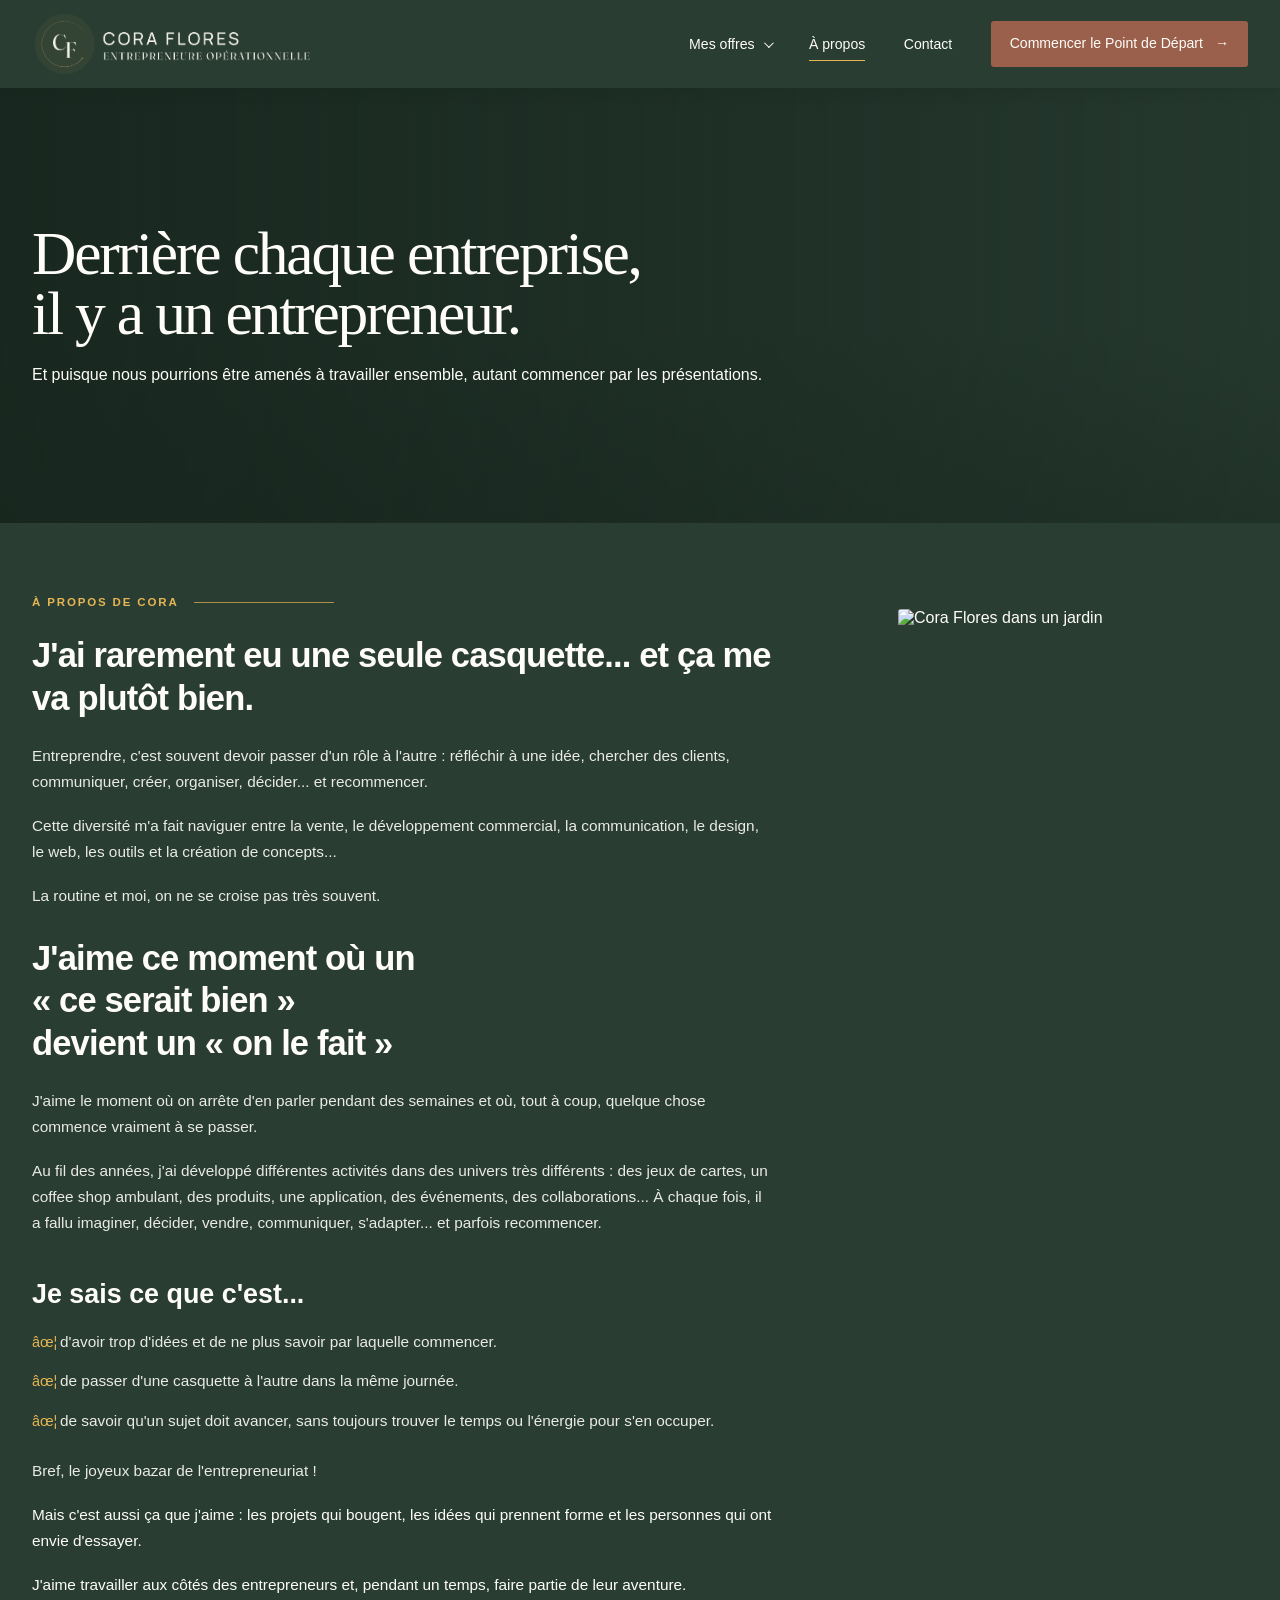
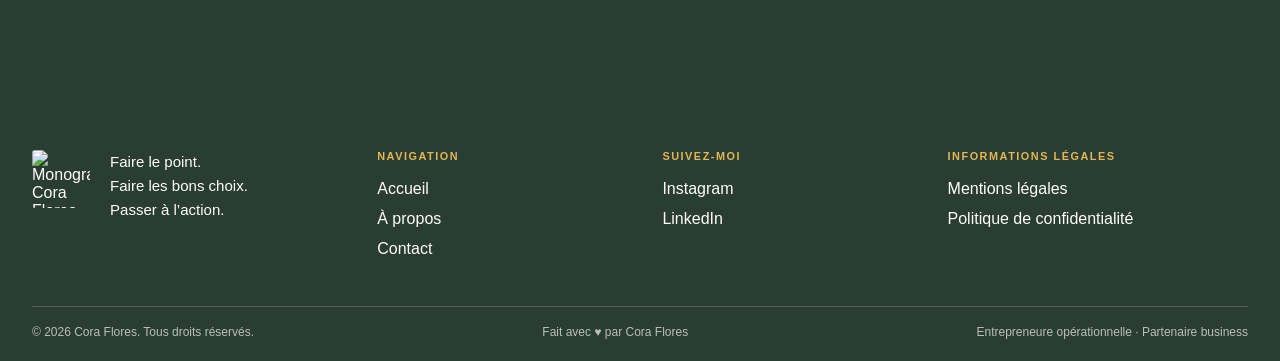
==== apropos/index.html @ 76965db5 "Update index.html" ====
<!doctype html>
<html lang="fr">
  <head>
    <meta charset="utf-8" />
    <meta name="viewport" content="width=device-width, initial-scale=1" />
    <meta name="theme-color" content="#293d32" />
    <meta name="description" content="Et puisque nous pourrions être amenés à travailler ensemble, autant commencer par les présentations." />
    <title>À propos — Cora Flores</title>
    <link rel="icon" type="image/png" href="/favicon/LOGO_SIMPLE.png" />
    <link rel="stylesheet" href="/styles.css?v=sticky-nav-social-2026-10-31" />
    <script src="/app.js?v=sticky-nav-offers-2026-10-31" defer></script>
  </head>
  <body>
    <a class="skip-link" href="#contenu">Aller au contenu</a>

    <header class="site-header">
      <div class="site-header__inner page-wrap">
        <a class="brand" href="/" aria-label="Cora Flores, accueil">
          <img src="/assets/images/sign_blanc3.png" alt="Cora Flores — Entrepreneure opérationnelle" />
        </a>

        <button class="menu-toggle" type="button" aria-expanded="false" aria-controls="primary-navigation">
          <span class="menu-toggle__icon" aria-hidden="true"><i></i><i></i><i></i></span>
          <span class="sr-only">Ouvrir le menu</span>
        </button>

        <nav class="primary-navigation" id="primary-navigation" aria-label="Navigation principale">
          <div class="offers-menu">
            <button class="offers-menu__toggle" type="button" aria-expanded="false" aria-controls="offers-menu-list">
              Mes offres <span class="chevron" aria-hidden="true"></span>
            </button>
            <div class="offers-menu__list" id="offers-menu-list" hidden>
              <article class="offers-menu-card offers-menu-card--mission">
                <img src="/assets/mission-ponctuelle11.jpg" alt="" />
                <div class="offers-menu-card__content">
                  <p class="offers-menu-card__eyebrow">Mission ponctuelle</p>
                  <p>Un besoin précis, une action ciblée. Vous savez ce qu'il faut mettre en place&nbsp;? Nous avançons directement sur le sujet.</p>
                  <a class="button button--light" href="/missions/">Voir comment je peux vous aider <span aria-hidden="true">→</span></a>
                </div>
              </article>
              <article class="offers-menu-card offers-menu-card--collaboration">
                <img src="/assets/pointdedepart-fond1.png" alt="" />
                <div class="offers-menu-card__content">
                  <p class="offers-menu-card__eyebrow">Collaboration</p>
                  <p>Prendre du recul, clarifier vos priorités et construire la suite pour faire avancer votre activité.</p>
                  <a class="button button--light" href="/point-de-depart/">Découvrir mon approche <span aria-hidden="true">→</span></a>
                </div>
              </article>
            </div>
          </div>
          <a href="/apropos/" aria-current="page">À propos</a>
          <a href="/contact/">Contact</a>
          <a class="button button--nav" href="/point-de-depart/">Commencer le Point de Départ <span aria-hidden="true">→</span></a>
        </nav>
      </div>
    </header>

    <main id="contenu">
      <section class="hero about-hero" aria-labelledby="about-hero-title">
        <video class="hero__video" autoplay muted loop playsinline preload="metadata" poster="/assets/approche1.png" aria-hidden="true" tabindex="-1">
          <source src="/assets/video-velo.mp4" type="video/mp4" />
        </video>
        <div class="hero__scrim"></div>
        <div class="hero__content page-wrap">
          <h1 id="about-hero-title"><span>Derrière chaque entreprise,</span><span>il y a un entrepreneur.</span></h1>
          <p class="hero__intro">Et puisque nous pourrions être amenés à travailler ensemble, autant commencer par les présentations.</p>
        </div>
      </section>

      <section class="about-story section-pad" aria-labelledby="about-page-title">
        <div class="page-wrap">
          <div class="about-story__opening">
            <div class="about-story__copy">
              <p class="editorial-kicker editorial-kicker--gold">À propos de Cora</p>
              <h2 class="about-story__title" id="about-page-title">J'ai rarement eu une seule casquette... et ça me va plutôt bien.</h2>
              <p>Entreprendre, c'est souvent devoir passer d'un rôle à l'autre : réfléchir à une idée, chercher des clients, communiquer, créer, organiser, décider... et recommencer.</p>
              <p>Cette diversité m'a fait naviguer entre la vente, le développement commercial, la communication, le design, le web, les outils et la création de concepts...</p>
              <p>La routine et moi, on ne se croise pas très souvent.</p>
              <div class="about-story__continuation">
                <h2 class="about-story__title about-story__title--section">
                  <span>J'aime ce moment où un</span>
                  <span>« ce serait bien »</span>
                  <span>devient un « on le fait »</span>
                </h2>
                <p>J'aime le moment où on arrête d'en parler pendant des semaines et où, tout à coup, quelque chose commence vraiment à se passer.</p>
                <p>Au fil des années, j'ai développé différentes activités dans des univers très différents : des jeux de cartes, un coffee shop ambulant, des produits, une application, des événements, des collaborations... À chaque fois, il a fallu imaginer, décider, vendre, communiquer, s'adapter... et parfois recommencer.</p>

                <h3 class="about-story__subheading">Je sais ce que c'est...</h3>
                <ul class="about-story__list">
                  <li>d'avoir trop d'idées et de ne plus savoir par laquelle commencer.</li>
                  <li>de passer d'une casquette à l'autre dans la même journée.</li>
                  <li>de savoir qu'un sujet doit avancer, sans toujours trouver le temps ou l'énergie pour s'en occuper.</li>
                </ul>

                <p>Bref, le joyeux bazar de l'entrepreneuriat !</p>
                <p class="about-story__emphasis">Mais c'est aussi ça que j'aime : les projets qui bougent, les idées qui prennent forme et les personnes qui ont envie d'essayer.</p>
                <p class="about-story__emphasis">J'aime travailler aux côtés des entrepreneurs et, pendant un temps, faire partie de leur aventure.</p>
              </div>
            </div>
            <div class="about-story__visuals">
              <img class="about-story__portrait" src="/assets/reference-home-portrait-cora.jpg" alt="Cora Flores dans un jardin" loading="lazy" />
            </div>
          </div>
        </div>
      </section>
    </main>

    <footer class="site-footer">
      <div class="page-wrap site-footer__main site-footer__main--home">
        <div class="site-footer__brand">
          <img src="/assets/LOGO_SIMPLE.png" alt="Monogramme Cora Flores" loading="lazy" />
          <p>Faire le point.<br />Faire les bons choix.<br />Passer à l’action.</p>
        </div>
        <div class="site-footer__column">
          <h2>Navigation</h2>
          <a href="/">Accueil</a>
          <a href="/apropos/" aria-current="page">À propos</a>
          <a href="/contact/">Contact</a>
        </div>
        <div class="site-footer__column">
          <h2>Suivez-moi</h2>
          <a href="https://www.instagram.com/coraflores.pro/" target="_blank" rel="noopener noreferrer">Instagram</a>
          <a href="https://www.linkedin.com/in/cora-flores" target="_blank" rel="noopener noreferrer">LinkedIn</a>
        </div>
        <div class="site-footer__column">
          <h2>Informations légales</h2>
          <a href="/mentions-legales/">Mentions légales</a>
          <a href="/politique-de-confidentialite/">Politique de confidentialité</a>
        </div>
      </div>
      <div class="page-wrap site-footer__bottom">
        <span>© 2026 Cora Flores. Tous droits réservés.</span>
        <span>Fait avec ♥ par Cora Flores</span>
        <span>Entrepreneure opérationnelle · Partenaire business</span>
      </div>
    </footer>
  </body>
</html>
---- styles.css ----
:root {
  font-size: 16px;
  color-scheme: light;
  --green: #293d32;
  --green-soft: #293d32;
  --cream: #f7f4ee;
  --paper: #fffdf9;
  --gold: #e5b653;
  --rust: #9a604b;
  --ink: #263a30;
  --muted: #69746b;
  --line: rgba(41, 61, 50, 0.22);
  --serif: "Cormorant Garamond", Georgia, "Times New Roman", serif;
  --sans: "Euclid Circular A", "Avenir Next", "Helvetica Neue", Arial, sans-serif;
  --content: 1460px;
  font-family: var(--sans);
  color: var(--ink);
  background: var(--cream);
  font-synthesis: none;
  text-rendering: optimizeLegibility;
}

* { box-sizing: border-box; }
html { scroll-behavior: smooth; scroll-padding-top: 100px; }
body { margin: 0; min-width: 0; background: var(--cream); }
img { display: block; max-width: 100%; border-radius: 3px; }
a { color: inherit; }
button { font: inherit; }
main p:not(.eyebrow):not(.editorial-kicker):not(.offer-card__subtitle), main li { font-weight: 400; }

.page-wrap { width: min(var(--content), calc(100% - 64px)); margin-inline: auto; }
.section-pad { padding-block: clamp(58px, 5.6vw, 88px); }
.point-depart.section-pad, .change.section-pad { padding-block: clamp(44px, 3.2vw, 60px); }
.sr-only { position: absolute; width: 1px; height: 1px; padding: 0; margin: -1px; overflow: hidden; clip: rect(0, 0, 0, 0); white-space: nowrap; border: 0; }
.skip-link { position: fixed; z-index: 20; top: 12px; left: 12px; padding: 12px 16px; transform: translateY(-160%); background: var(--paper); color: var(--green); }
.skip-link:focus { transform: translateY(0); }
:focus-visible { outline: 3px solid var(--gold); outline-offset: 4px; }

.site-header { position: sticky; top: 0; z-index: 50; background: var(--green); color: var(--paper); box-shadow: 0 3px 14px rgba(17, 31, 24, 0.14); }
.site-header__inner { min-height: 88px; display: flex; align-items: center; justify-content: space-between; gap: 40px; }
.brand { flex: 0 1 340px; display: block; line-height: 0; }
.brand img { width: min(100%, 330px); max-height: 64px; object-fit: contain; object-position: left center; }
.primary-navigation { display: flex; align-items: center; gap: clamp(22px, 3vw, 42px); font-size: 0.88rem; }
.primary-navigation > a:not(.button), .offers-menu__toggle { position: relative; color: inherit; text-decoration: none; }
.primary-navigation > a:not(.button)::after, .offers-menu__toggle::after { content: ""; position: absolute; right: 0; bottom: -9px; left: 0; height: 1px; background: var(--gold); transform: scaleX(0); transform-origin: left; transition: transform 180ms ease; }
.primary-navigation > a:not(.button):hover::after, .offers-menu__toggle:hover::after { transform: scaleX(1); }
.offers-menu { position: relative; }
.offers-menu__toggle { display: inline-flex; align-items: center; gap: 9px; padding: 12px 0; border: 0; background: transparent; cursor: pointer; }
.chevron { width: 7px; height: 7px; border-right: 1px solid currentColor; border-bottom: 1px solid currentColor; transform: rotate(45deg) translateY(-2px); transition: transform 160ms ease; }
.offers-menu__toggle[aria-expanded="true"] .chevron { transform: rotate(225deg) translate(-1px, -1px); }
.offers-menu__list { position: fixed; top: 102px; left: 50%; width: min(1040px, calc(100vw - 48px)); display: grid; grid-template-columns: repeat(2, minmax(0, 1fr)); gap: 20px; padding: 20px; transform: translateX(-50%); border: 1px solid rgba(229, 182, 83, 0.28); border-radius: 3px; background: var(--green); box-shadow: 0 14px 35px rgba(17, 31, 24, 0.22); }
.offers-menu__list[hidden] { display: none; }
.offers-menu-card { min-width: 0; display: grid; grid-template-columns: 104px minmax(0, 1fr); align-items: center; gap: 18px; padding: 14px; border: 1px solid rgba(255, 253, 249, 0.18); border-radius: 3px; background: rgba(255, 253, 249, 0.045); }
.offers-menu-card > img { width: 104px; height: 104px; min-height: 0; object-fit: cover; object-position: center; }
.offers-menu-card__content { display: flex; flex-direction: column; align-items: flex-start; gap: 10px; min-width: 0; }
.offers-menu-card__eyebrow { margin: 0; color: var(--gold); font-family: var(--serif); font-size: 1.3rem; }
.offers-menu-card__content > p:not(.offers-menu-card__eyebrow) { margin: 0; color: rgba(255, 253, 249, 0.88); font-size: 0.93rem; font-weight: 400; line-height: 1.5; }
.offers-menu-card .button { margin-top: auto; min-height: 40px; padding: 10px 12px; font-size: 0.8rem; }
.button { min-height: 48px; display: inline-flex; align-items: center; justify-content: center; gap: 12px; padding: 13px 20px; border: 1px solid transparent; border-radius: 3px; text-align: center; text-decoration: none; font-size: 0.88rem; line-height: 1.25; transition: transform 180ms ease, background 180ms ease, color 180ms ease; }
.button:hover { transform: translateY(-2px); }
.button--nav { min-height: 44px; padding-inline: 18px; background: var(--rust); color: var(--paper); }
.button--nav:hover, .button--rust:hover { background: var(--rust); }
.button--rust { background: var(--rust); color: var(--paper); }
.button--green { background: var(--green); color: var(--paper); }
.button--green:hover { background: var(--green); }
.button--light { background: var(--cream); color: var(--green); }
.button--light:hover { background: var(--gold); }
.button--outline-light { border-color: rgba(255, 253, 249, 0.65); color: var(--paper); background: transparent; }
.button--outline-light:hover { background: var(--paper); color: var(--green); }
.menu-toggle { display: none; border-radius: 3px; }

.hero { position: relative; min-height: min(690px, 78vh); min-height: clamp(570px, 68vw, 740px); display: grid; align-items: center; overflow: hidden; isolation: isolate; color: var(--paper); background: var(--green); }
.hero__video, .hero__scrim { position: absolute; z-index: -1; inset: 0; width: 100%; height: 100%; }
.hero__video { object-fit: cover; object-position: center 54%; filter: saturate(0.78); }
.hero__scrim { background: linear-gradient(90deg, rgba(20, 34, 27, 0.79) 0%, rgba(20, 34, 27, 0.55) 48%, rgba(20, 34, 27, 0.18) 100%), linear-gradient(0deg, rgba(20, 34, 27, 0.28), transparent 45%); }
.hero__content { min-width: 0; padding-block: 100px 112px; }
.eyebrow, .editorial-kicker { margin: 0 0 20px; color: var(--gold); font-size: 0.72rem; font-weight: 600; letter-spacing: 0.16em; line-height: 1.35; text-transform: uppercase; }
.eyebrow--light { color: var(--paper); opacity: 0.9; }
.hero h1 { max-width: min(100%, 980px); margin: 0 0 24px; font-family: var(--serif); font-size: clamp(3.15rem, 4.8vw, 4.75rem); font-weight: 500; line-height: 0.98; letter-spacing: -0.035em; overflow-wrap: break-word; }
.hero__intro { max-width: 540px; margin: 0 0 32px; font-size: clamp(1rem, 1.2vw, 1.125rem); line-height: 1.7; }

.section-title { max-width: 760px; margin: 0; font-family: var(--serif); font-size: clamp(2.15rem, 3.7vw, 3.75rem); font-weight: 500; line-height: 1.04; letter-spacing: -0.025em; }
.section-title--center { margin-inline: auto; text-align: center; }
.section-title--light { color: var(--paper); }
.recognition .section-title { max-width: 1100px; }
.editorial-kicker { display: flex; align-items: center; gap: 15px; width: fit-content; }
.editorial-kicker::after { content: ""; width: clamp(54px, 11vw, 145px); height: 1px; background: currentColor; opacity: 0.7; }
.editorial-kicker--gold { color: var(--gold); }
.recognition { background: var(--cream); }
.recognition__grid { width: 100%; display: grid; grid-template-columns: repeat(6, minmax(0, 1fr)); gap: clamp(26px, 2vw, 36px); margin: 42px auto 0; }
.recognition-card { min-width: 0; min-height: 220px; display: flex; flex-direction: column; align-items: center; justify-content: flex-start; padding: 14px 7px; text-align: center; }
.recognition-card__icon { width: 46px; height: 46px; flex: 0 0 auto; margin-bottom: 24px; fill: none; stroke: var(--rust); stroke-width: 1.35; stroke-linecap: round; stroke-linejoin: round; }
.recognition-card p { margin: 0; font-size: 0.93rem; font-weight: 400; line-height: 1.52; }
.recognition-card strong { display: block; margin-bottom: 9px; color: var(--green); font-weight: 500; }
.starting-point { margin: 34px auto 0; text-align: center; }
.starting-point .editorial-kicker { margin: 0 auto 9px; }
.starting-point .editorial-kicker::before { content: ""; width: 55px; height: 1px; background: currentColor; opacity: 0.65; }
.starting-point p { margin: 0; font-family: var(--serif); font-size: 15px; font-style: italic; }

.what-we-do { background: var(--rust); color: var(--paper); }
.what-we-do__intro { display: grid; grid-template-columns: 1.05fr 0.95fr; align-items: center; gap: clamp(40px, 7vw, 100px); }
.what-we-do .section-title { max-width: 650px; }
.what-we-do__image { width: 100%; max-height: 370px; align-self: end; aspect-ratio: 1.55; object-fit: cover; }
.what-we-do__copy > p:not(.editorial-kicker) { max-width: 700px; margin: 22px 0 0; color: rgba(255, 253, 249, 0.92); font-size: 0.94rem; font-weight: 400; line-height: 1.58; }
.what-we-do__benefits { display: grid; gap: 9px; margin: 18px 0 0; padding: 0; list-style: none; }
.what-we-do__benefits li { position: relative; padding-left: 25px; color: rgba(255, 253, 249, 0.94); font-size: 0.94rem; font-weight: 400; line-height: 1.55; }
.what-we-do__benefits li::before { content: "âœ“"; position: absolute; left: 0; color: var(--gold); font-weight: 700; }
.examples-title { margin: 72px 0 24px; color: var(--paper); font-family: var(--serif); font-size: clamp(1.45rem, 2vw, 1.85rem); font-weight: 500; }
.examples-grid { display: grid; grid-template-columns: repeat(5, minmax(0, 1fr)); gap: 32px 16px; }
.example-card { min-width: 0; display: grid; grid-template-columns: minmax(68px, 0.78fr) minmax(0, 1fr); align-items: center; gap: 12px; }
.example-card > img { width: 100%; aspect-ratio: 1.08; object-fit: cover; }
.example-card__copy { min-width: 0; }
.example-card__number { display: block; margin-bottom: 5px; color: var(--gold); font-family: var(--serif); font-size: 0.8rem; }
.example-card__copy p { margin: 0; color: var(--paper); font-size: 0.9rem; font-weight: 400; line-height: 1.45; }
.section-footnote { margin: 42px auto 0; padding-top: 20px; border-top: 1px solid rgba(255, 253, 249, 0.36); color: inherit; font-family: var(--serif); font-size: 1.15rem; font-style: italic; text-align: center; }
.what-we-do .section-footnote { padding-top: 0; border-top: 0; }
.what-we-do .section-footnote::before { content: ""; display: block; width: min(180px, 35%); margin: 0 auto 14px; border-top: 1px solid rgba(255, 253, 249, 0.36); }

.offers { background: var(--green); color: var(--paper); }
.offers__lead { margin: 12px 0 0; color: rgba(255, 253, 249, 0.78); font-size: 0.92rem; font-weight: 400; }
.offers__grid { display: grid; grid-template-columns: minmax(0, 0.9fr) minmax(0, 1.46fr); align-items: stretch; gap: 18px; margin-top: 36px; }
.offer-card { position: relative; min-width: 0; display: flex; flex-direction: column; align-items: stretch; padding: clamp(24px, 2.2vw, 32px); border-radius: 3px; }
.offer-card--dark { border: 1px solid rgba(255, 253, 249, 0.24); background: var(--green); color: var(--paper); }
.offer-card--cream { border: 1px solid transparent; background: var(--cream); color: var(--green); }
.offer-card__heading { display: grid; grid-template-columns: 44px minmax(0, 1fr); align-items: start; gap: 13px; }
.offer-card__index { width: 42px; height: 42px; display: grid; place-items: center; border-radius: 50%; background: rgba(255, 253, 249, 0.12); color: var(--gold); font-family: var(--serif); font-size: 0.96rem; }
.offer-card--cream .offer-card__index { background: rgba(154, 96, 75, 0.1); color: var(--rust); }
.offer-card h3 { max-width: 420px; margin: 0; font-family: var(--serif); font-size: clamp(1.8rem, 2.7vw, 2.55rem); font-weight: 500; line-height: 1.05; }
.offer-card__subtitle { margin: 6px 0 0; color: var(--gold); font-size: 0.64rem; font-weight: 600; letter-spacing: 0.11em; line-height: 1.45; text-transform: uppercase; }
.offer-card--cream .offer-card__subtitle { color: var(--rust); }
.offer-card__description { margin: 0; color: rgba(255, 253, 249, 0.91); font-size: 0.92rem; font-weight: 400; line-height: 1.55; }
.offer-card--mission > .offer-card__description { margin-top: 17px; }
.offer-card--cream .offer-card__description { color: var(--ink); }
.mission-examples { margin-top: 18px; padding-top: 14px; border-top: 1px solid rgba(255, 253, 249, 0.18); font-size: 0.92rem; font-weight: 400; line-height: 1.4; }
.offer-card--mission .mission-examples { flex: 1; }
.mission-examples > p { margin: 0 0 10px; }
.mission-examples ul { display: grid; gap: 6px; margin: 0; padding: 0; list-style: none; }
.mission-examples li { position: relative; padding-left: 22px; color: rgba(255, 253, 249, 0.9); font-size: 0.92rem; font-weight: 400; line-height: 1.4; }
.mission-examples li::before { content: "âœ“"; position: absolute; left: 0; color: var(--gold); }
.offer-card__collaboration-layout { display: grid; grid-template-columns: minmax(0, 1fr) minmax(150px, 0.43fr); gap: 18px; margin-top: 16px; }
.offer-card__collaboration-copy { min-width: 0; }
.offer-card__collaboration-image { width: 100%; height: 100%; min-height: 490px; object-fit: cover; object-position: center; }
.offer-product { margin-top: 16px; padding: 16px; border-radius: 3px; background: var(--paper); }
.offer-product__heading { display: flex; justify-content: space-between; gap: 14px; align-items: start; }
.offer-product h4, .offer-duration h4 { margin: 0; font-family: var(--serif); font-size: 1.22rem; font-weight: 500; }
.offer-product__heading p { margin: 2px 0 0; font-size: 0.92rem; font-weight: 400; }
.offer-product__price { min-width: 100px; text-align: right; }
.offer-product__price strong { display: block; font-family: var(--serif); font-size: 1.55rem; font-weight: 500; }
.offer-product__price span { display: block; font-size: 0.62rem; line-height: 1.35; }
.offer-product > p, .offer-duration > p:last-child { color: var(--muted); font-family: var(--sans); font-size: 0.92rem; font-weight: 400; line-height: 1.5; }
.offer-product > p { margin: 13px 0 0; }
.offer-duration { margin-top: 13px; padding: 14px 16px; border-radius: 3px; background: rgba(255, 253, 249, 0.68); }
.offer-duration__lead { margin: 4px 0 8px; font-size: 0.92rem; font-weight: 400; font-style: italic; }
.offer-duration > p:last-child { margin: 0; }
.offer-card__quote { margin: auto 0 32px; padding: 18px 8px 0; border-top: 1px solid rgba(229, 182, 83, 0.78); color: inherit; font-family: var(--serif); font-size: 0.96rem; font-weight: 400; font-style: italic; line-height: 1.56; text-align: center; }
.offer-card__quote p { margin: 0; }
.offer-card__quote cite { display: block; margin-top: 12px; font-family: var(--sans); font-size: 0.68rem; font-style: normal; font-weight: 600; text-transform: uppercase; }
.offer-card__quote cite span { display: block; margin-top: 3px; font-size: 0.63rem; font-weight: 400; text-transform: none; }
.offer-card .button { min-height: 52px; align-self: stretch; margin-top: auto; }
@media (min-width: 1400px) {
  .offer-card--collaboration .offer-card__collaboration-image { transform: translateY(-46px); }
  .offer-card--collaboration > .offer-card__quote { transform: translateY(-30px); }
}
@media (min-width: 1041px) and (max-width: 1399px) {
  .offer-card__collaboration-layout { margin-top: 12px; }
  .offer-product { margin-top: 12px; padding: 12px; }
  .offer-product > p, .offer-duration > p:last-child { font-size: 0.9rem; line-height: 1.2; }
  .offer-duration { margin-top: 10px; padding: 12px; }
  .offer-duration__lead { margin: 3px 0 6px; }
  .offer-card--collaboration .offer-card__collaboration-image { transform: translateY(-82px); }
  .offer-card--collaboration > .offer-card__quote { transform: translateY(-66px); }
}

.testimonials { background: var(--cream); }
.testimonials .editorial-kicker { margin-inline: 0; }
.testimonials .section-title { max-width: none; text-align: left; }
.testimonials__carousel { margin-top: 42px; }
.testimonials__viewport { overflow: hidden; }
.testimonials__track { position: relative; display: flex; align-items: stretch; gap: 24px; transition: transform 360ms ease; }
.testimonial-card { min-width: 0; min-height: 390px; flex: 0 0 calc((100% - 48px) / 3); display: flex; flex-direction: column; align-items: center; padding: 20px 24px; border: 1px solid rgba(41, 61, 50, 0.1); border-radius: 3px; text-align: center; }
.testimonial-card[aria-hidden="true"] { visibility: hidden; }
.testimonial-card__avatar { width: 70px; height: 70px; display: block; flex: 0 0 auto; border-radius: 50%; object-fit: cover; }
.testimonial-card__avatar--initials { display: grid; place-items: center; border: 1px solid rgba(154, 96, 75, 0.36); background: rgba(154, 96, 75, 0.1); color: var(--rust); font-family: var(--serif); font-size: 2rem; }
.testimonial-card__tag { display: inline-block; margin-top: 13px; padding: 4px 10px; background: rgba(154, 96, 75, 0.13); color: var(--rust); font-size: 0.57rem; letter-spacing: 0.08em; text-transform: uppercase; }
.testimonial-card__context { min-height: 42px; margin: 10px 0 0; color: var(--muted); font-size: 0.93rem; font-weight: 400; line-height: 1.5; }
.testimonial-card blockquote { position: relative; margin: 18px 0 18px; padding-top: 17px; color: var(--muted); font-family: var(--serif); font-size: 0.98rem; font-weight: 400; font-style: italic; line-height: 1.55; }
.testimonial-card blockquote::before { content: ""; position: absolute; top: 0; left: 50%; width: 44px; border-top: 1px solid var(--line); transform: translateX(-50%); }
.testimonial-card cite { margin-top: auto; color: var(--ink); font-family: var(--serif); font-size: 0.8rem; font-style: normal; text-transform: uppercase; }
.testimonial-card cite span { display: block; margin-top: 4px; font-family: var(--sans); font-size: 0.63rem; font-style: italic; text-transform: none; }
.testimonials__controls { display: flex; align-items: center; justify-content: center; gap: 22px; margin-top: 28px; }
.testimonials__arrow { width: 48px; height: 48px; display: grid; place-items: center; border: 1px solid rgba(41, 61, 50, 0.65); border-radius: 50%; background: transparent; color: var(--green); font-size: 1.35rem; cursor: pointer; transition: background 180ms ease, color 180ms ease, opacity 180ms ease; }
.testimonials__arrow:hover:not(:disabled) { background: var(--green); color: var(--paper); }
.testimonials__arrow:disabled { opacity: 0.32; cursor: default; }
.testimonials__pagination { display: flex; align-items: center; justify-content: center; gap: 10px; }
.testimonials__dot { width: 10px; height: 10px; padding: 0; border: 1px solid rgba(41, 61, 50, 0.46); border-radius: 50%; background: transparent; cursor: pointer; }
.testimonials__dot[aria-current="true"] { border-color: var(--green); background: var(--green); }
.editorial-rule { width: min(180px, 35%); border: 0; border-top: 1px solid var(--gold); }
.editorial-rule--center { margin: 38px auto 0; }
.testimonials .section-footnote { max-width: 700px; margin-top: 18px; padding-top: 0; border-top: 0; color: var(--ink); }

.domains { background: var(--rust); color: var(--paper); }
.domains .section-title { max-width: 1050px; }
.domains__grid { display: grid; grid-template-columns: repeat(6, minmax(0, 1fr)); gap: clamp(28px, 2.2vw, 38px); margin-top: 44px; }
.domains__intro { max-width: 1100px; margin: 16px 0 0; color: rgba(255, 253, 249, 0.9); font-size: 0.92rem; font-weight: 400; line-height: 1.58; }
.domain-card { text-align: center; }
.domain-card__icon { width: 56px; height: 56px; display: block; margin: 0 auto 24px; fill: none; stroke: var(--paper); stroke-width: 1.45; stroke-linecap: round; stroke-linejoin: round; }
.domain-card h3 { margin: 0 0 16px; color: var(--paper); font-size: 1rem; font-weight: 600; }
.domain-card p { margin: 0; color: rgba(255, 253, 249, 0.9); font-size: 0.92rem; font-weight: 400; line-height: 1.52; }

.point-depart { background: var(--green); color: var(--paper); }
.point-depart__layout { display: grid; grid-template-columns: 1fr 0.9fr; align-items: center; gap: clamp(36px, 6vw, 76px); }
.point-depart__content > p:not(.editorial-kicker) { max-width: 660px; margin: 14px 0 0; color: rgba(255, 253, 249, 0.86); font-size: 0.94rem; font-weight: 400; line-height: 1.55; }
.point-depart__content .button { margin-top: 18px; }
.point-depart__visual { min-width: 0; min-height: 320px; display: flex; align-items: center; justify-content: center; overflow: hidden; border-radius: 3px; }
.point-depart__product { width: 100%; height: 320px; object-fit: cover; object-position: 78% center; }

.change { background: var(--cream); }
.change__layout { display: grid; grid-template-columns: 1fr 1fr; gap: clamp(32px, 6vw, 78px); align-items: center; }
.change__title { margin: 0; color: var(--green); font-family: var(--serif); font-size: clamp(2.6rem, 5vw, 4.5rem); font-weight: 500; line-height: 0.98; letter-spacing: -0.03em; }
.change__title span { display: block; }
.change__title em { color: var(--rust); font-weight: 500; }
.change__summary { margin: 18px 0 0; color: var(--muted); font-size: 0.93rem; font-weight: 400; line-height: 1.55; }
.change__rows { display: grid; }
.change-row { min-width: 0; display: grid; grid-template-columns: 52px minmax(100px, 0.85fr) 48px minmax(160px, 1.25fr); align-items: center; gap: 12px; min-height: 70px; padding: 8px 0; }
.change-row > p { margin: 0; font-size: 0.92rem; font-weight: 400; line-height: 1.45; }
.change-row > p:last-child em { color: var(--rust); font-style: normal; }
.change-row__icon { display: grid; place-items: center; color: var(--gold); font-size: 1.75rem; }
.change-row__icon--dots { font-size: 1.1rem; letter-spacing: 0.09em; }
.change-row__icon--question { width: 38px; height: 38px; border: 1px solid var(--gold); border-radius: 50%; font-family: var(--serif); }
.change-row__arrow { color: var(--rust); font-size: 2rem; text-align: center; }
.change__footnote { width: min(calc(100% - 64px), var(--content)); margin: 22px auto 0; font-family: var(--serif); font-size: 1.15rem; font-style: italic; line-height: 1.35; text-align: center; }
.change__footnote::before { content: ""; display: block; width: min(180px, 35%); margin: 0 auto 14px; border-top: 1px solid var(--rust); }

.about-teaser { background: var(--rust); color: var(--paper); }
.about-teaser__layout { display: grid; grid-template-columns: 0.95fr 1.05fr; gap: clamp(42px, 8vw, 100px); align-items: center; }
.about-teaser__portrait { width: 100%; max-width: 560px; justify-self: center; aspect-ratio: 1.55; object-fit: cover; object-position: center 35%; }
.about-teaser .section-title { color: var(--paper); }
.about-teaser .section-title em { color: var(--cream); font-weight: 500; }
.about-teaser__lead { margin: 22px 0 10px; font-family: var(--serif); font-size: 1.08rem; font-style: italic; }
.about-teaser__layout > div > p:not(.editorial-kicker, .about-teaser__lead) { max-width: 660px; color: rgba(255, 253, 249, 0.92); font-size: 0.94rem; font-weight: 400; line-height: 1.58; }
.about-teaser .button { margin-top: 12px; }

.final-cta { background: var(--green); color: var(--paper); }
.final-cta__layout { max-width: 1180px; display: grid; grid-template-columns: minmax(0, 1fr) minmax(0, 1fr); gap: clamp(44px, 6vw, 80px); align-items: center; }
.final-cta__layout > div { text-align: center; }
.final-cta__layout .editorial-kicker, .final-cta__layout .section-title { margin-inline: auto; }
.final-cta__layout .section-title { max-width: 670px; }
.final-cta__intro { max-width: 680px; margin: 20px auto 0; color: rgba(255, 253, 249, 0.88); font-size: 0.94rem; font-weight: 400; line-height: 1.55; }
.final-cta__actions { max-width: 540px; display: grid; grid-template-columns: repeat(2, minmax(0, 1fr)); gap: 12px; margin: 32px auto 0; }
.final-cta__figure { width: min(100%, 540px); justify-self: center; margin: 0; border-radius: 3px; }
.final-cta__figure img { width: 100%; max-height: 390px; object-fit: cover; object-position: center 47%; }
.final-cta__figure figcaption { margin-top: 9px; color: rgba(255, 253, 249, 0.72); font-size: 0.68rem; }

.site-footer { padding-top: 62px; background: var(--green); color: var(--paper); }
.site-footer__main { display: grid; grid-template-columns: 1.5fr 1fr 1fr; align-items: start; gap: clamp(24px, 3.5vw, 52px); padding-bottom: 48px; }
.site-footer__main--home { grid-template-columns: 1.25fr 1fr 1fr 1.25fr; }
.site-footer__main--social { grid-template-columns: 1.5fr 1fr 1fr 1.25fr; }
.site-footer__main--home .site-footer__brand { display: flex; align-items: flex-start; gap: 20px; }
.site-footer__brand img { width: 58px; height: 58px; object-fit: contain; }
.site-footer__brand p { margin: 16px 0 0; font-size: 0.94rem; line-height: 1.6; }
.site-footer__main--home .site-footer__brand p { margin: 0; }
.site-footer__column { display: flex; flex-direction: column; align-items: flex-start; gap: 12px; font-size: 1rem; }
.site-footer__column h2 { margin: 0 0 6px; color: var(--gold); font-size: 0.68rem; font-weight: 600; letter-spacing: 0.14em; text-transform: uppercase; }
.site-footer__column a { color: var(--paper); text-decoration: none; }
.site-footer__column a:hover { color: var(--gold); }
.site-footer__column span { color: rgba(255, 253, 249, 0.76); }
.site-footer__bottom { display: flex; flex-wrap: wrap; align-items: center; justify-content: space-between; gap: 16px; padding-block: 18px 22px; border-top: 1px solid rgba(255, 253, 249, 0.17); color: rgba(255, 253, 249, 0.68); font-size: 0.75rem; }

.legal-page__header-link { color: var(--paper); font-size: 0.88rem; text-decoration: none; border-bottom: 1px solid rgba(229, 182, 83, 0.72); padding-bottom: 5px; }
.legal-page__header-link:hover { color: var(--gold); }
.legal-document { max-width: 900px; }
.legal-document .section-title { max-width: none; }
.legal-document__notice { margin: 20px 0 0; color: var(--muted); font-size: 0.94rem; line-height: 1.6; }
.legal-document__sections { display: grid; gap: 28px; margin-top: 48px; }
.legal-document__sections h2 { margin: 0 0 8px; color: var(--green); font-family: var(--serif); font-size: 1.5rem; font-weight: 500; }
.legal-document__sections p { margin: 0; color: var(--muted); font-size: 0.94rem; line-height: 1.6; }
.legal-document__placeholder { padding-left: 14px; border-left: 1px solid var(--rust); }

@media (max-width: 1040px) {
  .page-wrap { width: min(var(--content), calc(100% - 48px)); }
  .site-header__inner { gap: 24px; }
  .brand { flex-basis: 275px; }
  .primary-navigation { gap: 20px; }
  .button--nav { padding-inline: 13px; font-size: 0.82rem; }
  .recognition__grid { grid-template-columns: repeat(3, minmax(0, 1fr)); gap: 30px; }
  .examples-grid { grid-template-columns: repeat(3, minmax(0, 1fr)); }
  .examples-title { margin: 56px 0 22px; }
  .offers__grid { grid-template-columns: 1fr; }
  .domains__grid { grid-template-columns: repeat(3, minmax(0, 1fr)); gap: 36px 28px; }
  .testimonial-card { flex-basis: calc((100% - 24px) / 2); }
}

@media (max-width: 850px) {
  .change__layout { grid-template-columns: 1fr; gap: 32px; }
}

@media (max-width: 850px) {
  .page-wrap { width: min(var(--content), calc(100% - 40px)); }
  .section-pad { padding-block: 56px; }
  .point-depart.section-pad, .change.section-pad { padding-block: 42px; }
  .site-header__inner { min-height: 74px; }
  .brand { flex: 1 1 auto; max-width: 265px; }
  .brand img { max-height: 52px; }
  .menu-toggle { width: 46px; height: 46px; display: grid; place-items: center; border: 1px solid rgba(255, 253, 249, 0.38); background: transparent; color: var(--paper); cursor: pointer; }
  .menu-toggle__icon { display: grid; gap: 5px; }
  .menu-toggle__icon i { width: 19px; height: 1px; display: block; background: currentColor; transition: transform 180ms ease, opacity 180ms ease; }
  .menu-toggle[aria-expanded="true"] .menu-toggle__icon i:first-child { transform: translateY(6px) rotate(45deg); }
  .menu-toggle[aria-expanded="true"] .menu-toggle__icon i:nth-child(2) { opacity: 0; }
  .menu-toggle[aria-expanded="true"] .menu-toggle__icon i:last-child { transform: translateY(-6px) rotate(-45deg); }
  .primary-navigation { position: absolute; top: 100%; right: 0; left: 0; display: none; max-height: calc(100svh - 74px); overflow-y: auto; align-items: stretch; gap: 0; padding: 12px 20px 24px; background: var(--green); box-shadow: 0 18px 24px rgba(18, 32, 24, 0.22); }
  .primary-navigation.is-open { display: flex; flex-direction: column; }
  .primary-navigation > a:not(.button), .offers-menu__toggle { width: 100%; display: flex; justify-content: space-between; padding: 17px 4px; border-bottom: 1px solid rgba(255, 253, 249, 0.13); }
  .primary-navigation > a:not(.button)::after, .offers-menu__toggle::after { display: none; }
  .offers-menu__list { position: static; left: auto; width: 100%; grid-template-columns: 1fr; gap: 5px; min-width: 0; padding: 0 0 8px; transform: none; border: 0; background: transparent; box-shadow: none; }
  .offers-menu-card { grid-template-columns: 64px minmax(0, 1fr); gap: 12px; padding: 9px 0; border: 0; border-bottom: 1px solid rgba(255, 253, 249, 0.11); background: transparent; }
  .offers-menu-card--collaboration { grid-template-columns: 64px minmax(0, 1fr); }
  .offers-menu-card > img, .offers-menu-card--collaboration > img { width: 64px; height: 64px; min-height: 0; }
  .offers-menu-card__content { gap: 6px; }
  .offers-menu-card__eyebrow { font-size: 1rem; }
  .offers-menu-card__content > p:not(.offers-menu-card__eyebrow) { font-size: 0.88rem; }
  .offers-menu-card .button { align-self: flex-start; min-height: 40px; margin-top: 2px; padding: 8px 10px; font-size: 0.75rem; }
  .button--nav { margin-top: 16px; }
  .hero { min-height: 670px; min-height: min(760px, 86svh); align-items: end; }
  .hero__video { object-position: 58% center; }
  .hero__scrim { background: linear-gradient(0deg, rgba(20, 34, 27, 0.84) 0%, rgba(20, 34, 27, 0.46) 55%, rgba(20, 34, 27, 0.15) 100%); }
  .hero__content { padding-block: 150px 98px; }
  .hero h1 { font-size: clamp(2.9rem, 11vw, 4.5rem); }
  .desktop-break { display: none; }
  .recognition__grid { width: 100%; grid-template-columns: repeat(2, minmax(0, 1fr)); gap: 20px 16px; margin-top: 34px; }
  .recognition-card { min-height: 190px; padding: 15px 8px; }
  .recognition-card p { font-size: 0.94rem; }
  .recognition-card__icon { width: 40px; height: 40px; margin-bottom: 20px; }
  .what-we-do__intro, .point-depart__layout, .change__layout, .about-teaser__layout, .final-cta__layout { grid-template-columns: 1fr; }
  .what-we-do__intro { gap: 28px; }
  .what-we-do__image { max-height: 320px; aspect-ratio: 1.6; }
  .examples-grid { grid-template-columns: repeat(2, minmax(0, 1fr)); gap: 28px 12px; }
  .examples-title { margin: 54px 0 22px; }
  .example-card { grid-template-columns: 76px minmax(0, 1fr); gap: 9px; }
  .example-card__copy p { font-size: 0.9rem; }
  .example-card__number { margin-bottom: 3px; }
  .offers__grid { grid-template-columns: 1fr; }
  .offer-card { padding: 24px; }
  .offer-card__collaboration-layout { grid-template-columns: minmax(0, 1fr) 170px; gap: 14px; }
  .offer-card__collaboration-image { min-height: 420px; }
  .offer-card__quote { font-size: 1rem; }
  .testimonials__carousel { margin-top: 30px; }
  .testimonials__track { gap: 14px; }
  .testimonial-card { min-height: 0; flex-basis: calc((100% - 14px) / 2); padding: 24px; border: 1px solid rgba(41, 61, 50, 0.12); }
  .testimonials__controls { gap: 16px; margin-top: 22px; }
  .testimonials__arrow { width: 44px; height: 44px; }
  .domains__grid { grid-template-columns: 1fr 1fr; gap: 30px 18px; }
  .domain-card p { font-size: 0.92rem; line-height: 1.52; }
  .point-depart__visual { min-height: 260px; }
  .point-depart__product { height: 260px; }
  .change__layout { gap: 30px; }
  .about-teaser__layout { gap: 30px; }
  .about-teaser__portrait { aspect-ratio: 1.4; }
  .final-cta__layout { gap: 36px; }
  .final-cta__layout > div { text-align: center; }
  .final-cta__layout .editorial-kicker, .final-cta__layout .section-title { margin-inline: auto; }
  .final-cta__intro { margin-inline: auto; }
  .final-cta__actions { width: min(100%, 480px); margin-inline: auto; }
  .final-cta__figure img { max-height: 340px; object-position: center 40%; }
  .site-footer__main { grid-template-columns: 1fr 1fr; gap: 34px 20px; }
  .site-footer__brand { grid-column: 1 / -1; }
  .site-footer__bottom { flex-direction: column; gap: 8px; }
  .change-row { grid-template-columns: 36px minmax(0, 1fr) 30px minmax(0, 1.2fr); gap: 6px; min-height: 68px; }
  .change-row > p { font-size: 0.92rem; }
  .change-row__icon { font-size: 1.4rem; }
  .change-row__icon--question { width: 30px; height: 30px; }
}

@media (max-width: 420px) {
  .page-wrap { width: calc(100% - 32px); }
  .section-pad { padding-block: 48px; }
  .point-depart.section-pad, .change.section-pad { padding-block: 36px; }
  .hero__content { padding-bottom: 92px; }
  .hero__intro { font-size: 1rem; }
  .examples-title { margin: 48px 0 20px; }
  .recognition__grid { grid-template-columns: repeat(2, minmax(0, 1fr)); }
  .recognition-card { min-height: 210px; }
  .domains__grid { grid-template-columns: repeat(2, minmax(0, 1fr)); }
  .domain-card { max-width: 300px; margin-inline: auto; }
  .final-cta__actions { grid-template-columns: 1fr; margin-inline: auto; }
  .final-cta__actions .button { width: 100%; }
  .site-footer__main { grid-template-columns: 1fr 1fr; }
  .offers-menu-card { grid-template-columns: 54px minmax(0, 1fr); }
  .offers-menu-card--collaboration { grid-template-columns: 54px minmax(0, 1fr); }
  .offers-menu-card > img, .offers-menu-card--collaboration > img { width: 54px; height: 54px; }
  .offers-menu-card__content > p:not(.offers-menu-card__eyebrow) { font-size: 0.86rem; }
  .offers-menu-card .button { font-size: 0.75rem; }
  .example-card { grid-template-columns: 64px minmax(0, 1fr); gap: 7px; }
  .example-card__copy p { font-size: 0.9rem; }
  .offer-card__collaboration-layout { grid-template-columns: 1fr; }
  .offer-card__collaboration-image { min-height: 0; height: 260px; }
  .offer-product__heading { flex-direction: column; }
  .offer-product__price { min-width: 0; display: flex; align-items: baseline; gap: 10px; text-align: left; }
  .offer-product__price span { font-size: 0.75rem; }
  .change-row { grid-template-columns: 24px minmax(0, 1fr) 24px minmax(0, 1fr); gap: 6px; }
  .change-row > p { font-size: 0.9rem; }
  .change-row__arrow { font-size: 1.4rem; }
}

@media (max-width: 560px) {
  .testimonial-card { flex-basis: 100%; }
}

@media (max-width: 360px) {
  .recognition__grid, .domains__grid, .examples-grid { grid-template-columns: 1fr; }
  .recognition__grid { gap: 12px; }
  .recognition-card { min-height: 0; padding: 8px 14px; }
  .domain-card { max-width: 280px; }
  .example-card { grid-template-columns: 78px minmax(0, 1fr); gap: 12px; }
}

@media (prefers-reduced-motion: reduce) {
  html { scroll-behavior: auto; }
  *, *::before, *::after { transition-duration: 0.01ms !important; animation-duration: 0.01ms !important; animation-iteration-count: 1 !important; }
}

.primary-navigation > a[aria-current="page"]::after { transform: scaleX(1); }
.about-hero { min-height: clamp(380px, 34vw, 700px); }
.about-hero .hero__content { padding-block: 90px; }
.about-hero h1 { max-width: 980px; margin-bottom: 18px; }
.about-hero h1 span { display: block; }
.about-hero .hero__intro { max-width: 760px; margin: 0; }

.about-story { background: var(--green); color: var(--paper); }
.about-story__opening { display: grid; grid-template-columns: minmax(0, 1.45fr) minmax(280px, 0.75fr); align-items: start; gap: clamp(40px, 7vw, 100px); }
.about-story__copy .editorial-kicker { margin-bottom: 24px; }
.about-story__title { max-width: 850px; margin: 0 0 24px; color: var(--paper); font-family: var(--sans); font-size: clamp(1.65rem, 2.7vw, 2.25rem); font-weight: 600; line-height: 1.22; letter-spacing: -0.025em; }
.about-story__copy > p:not(.editorial-kicker), .about-story__continuation > p { max-width: 900px; margin: 0 0 18px; color: rgba(255, 253, 249, 0.9); font-size: 0.96rem; font-weight: 400; line-height: 1.7; }
.about-story__visuals { width: min(100%, 350px); min-width: 0; justify-self: end; padding-top: 14px; }
.about-story__portrait { width: 100%; aspect-ratio: 0.74; object-fit: cover; object-position: center 35%; }
.about-story__continuation { max-width: 900px; margin-top: 28px; }
.about-story__title--section { margin-bottom: 24px; }
.about-story__title--section span { display: block; }
.about-story__subheading { margin: 42px 0 18px; color: var(--paper); font-family: var(--sans); font-size: clamp(1.4rem, 2.1vw, 1.8rem); font-weight: 600; line-height: 1.25; }
.about-story__list { display: grid; gap: 15px; margin: 0 0 24px; padding: 0; list-style: none; }
.about-story__list li { position: relative; padding-left: 28px; color: rgba(255, 253, 249, 0.9); font-size: 0.96rem; font-weight: 400; line-height: 1.6; }
.about-story__list li::before { content: "âœ¦"; position: absolute; top: 0.05em; left: 0; color: var(--gold); font-size: 0.9rem; }
.about-story__continuation > .about-story__emphasis { color: var(--paper); font-weight: 600; }

.offers-menu__toggle.is-current::after, .offers-menu__toggle[aria-expanded="true"]::after { transform: scaleX(1); }

.missions-hero.hero { min-height: clamp(430px, 34vw, 700px); color: var(--paper); }
.missions-hero .hero__video { object-position: center 54%; filter: saturate(0.78) brightness(0.88); }
.missions-hero .hero__scrim { background: linear-gradient(90deg, rgba(20, 34, 27, 0.78) 0%, rgba(20, 34, 27, 0.58) 48%, rgba(20, 34, 27, 0.22) 100%), linear-gradient(0deg, rgba(20, 34, 27, 0.24), transparent 55%); }
.missions-hero .hero__content { padding-block: 90px; }
.missions-hero .editorial-kicker { margin-bottom: 22px; color: var(--gold); }
.missions-hero .editorial-kicker::after { width: clamp(56px, 7vw, 100px); }
.missions-hero.hero h1 { max-width: min(100%, 780px); margin: 0 0 20px; color: var(--paper); font-size: clamp(2.5rem, 3.2vw, 3.5rem); line-height: 1.06; }
.missions-hero .hero__intro { max-width: 570px; margin: 0; color: rgba(255, 253, 249, 0.94); font-size: 1rem; font-weight: 400; line-height: 1.65; }
.missions-hero__content .button { margin-top: 28px; }

.missions-domains { background: var(--green); color: var(--paper); }
.missions-domains > .page-wrap > .editorial-kicker { color: var(--gold); }
.missions-domains > .page-wrap > .section-title { max-width: 1000px; color: var(--paper); font-size: clamp(2rem, 3vw, 2.8rem); }
.missions-domains .domains__grid { gap: 38px 24px; margin-top: 44px; }
.missions-domains .domain-card__icon { width: 54px; height: 54px; margin-bottom: 18px; stroke: var(--paper); }
.missions-domains .domain-card h3 { margin-bottom: 12px; color: var(--paper); }
.missions-domains .domain-card p { color: rgba(255, 253, 249, 0.84); }
.missions-examples { margin-top: 62px; padding-top: 32px; border-top: 1px solid rgba(255, 253, 249, 0.24); }
.missions-examples__title { margin: 0; color: var(--paper); font-family: var(--serif); font-size: clamp(1.55rem, 2.5vw, 2.05rem); font-weight: 500; line-height: 1.2; }
.missions-examples__grid { display: grid; grid-template-columns: repeat(4, minmax(0, 1fr)); gap: 18px; margin: 24px 0 0; padding: 0; list-style: none; }
.missions-examples__grid li { min-width: 0; padding: 18px 16px; border-top: 2px solid var(--gold); background: rgba(255, 253, 249, 0.07); color: var(--paper); font-size: 0.88rem; line-height: 1.55; }

.missions-process { background: var(--rust); color: var(--paper); }
.missions-process.section-pad { padding-block: clamp(36px, 3.4vw, 52px); }
.missions-process > .page-wrap > .editorial-kicker { margin-bottom: 22px; }
.missions-process__layout { display: grid; grid-template-columns: minmax(0, 0.95fr) minmax(0, 1.05fr); align-items: center; gap: clamp(28px, 4vw, 56px); }
.missions-process__visual { min-width: 0; aspect-ratio: 1.75; margin: 0; overflow: hidden; border-radius: 3px; }
.missions-process__visual img { width: 100%; height: 100%; object-fit: cover; object-position: center 48%; }
.missions-process__steps { display: grid; gap: 18px; margin: 0; padding: 0; list-style: none; counter-reset: mission-step; }
.missions-process__steps li { position: relative; padding-left: 28px; counter-increment: mission-step; }
.missions-process__steps li::before { content: counter(mission-step, decimal-leading-zero); position: absolute; top: 1px; left: 0; color: var(--gold); font-family: var(--serif); font-size: 0.82rem; }
.missions-process__steps h2 { margin: 0; color: var(--paper); font-family: var(--sans); font-size: 1rem; font-weight: 600; line-height: 1.4; }
.missions-process__steps p { margin: 6px 0 0; color: rgba(255, 253, 249, 0.8); font-size: 0.91rem; font-weight: 400; line-height: 1.55; }

.missions-contact { background: var(--cream); color: var(--green); text-align: center; }
.missions-contact__content { max-width: 760px; }
.missions-contact .section-title { color: var(--green); font-size: clamp(1.9rem, 2.7vw, 2.8rem); }
.missions-contact__content > p { margin: 16px 0 0; color: var(--muted); font-size: 0.94rem; line-height: 1.6; }
.missions-contact .button { margin-top: 24px; }

@media (max-width: 1040px) {
  .missions-domains .domains__grid { grid-template-columns: repeat(3, minmax(0, 1fr)); }
  .missions-examples__grid { grid-template-columns: repeat(2, minmax(0, 1fr)); }
}

@media (max-width: 850px) {
  .missions-hero.hero { min-height: clamp(440px, 78svh, 620px); align-items: end; }
  .missions-hero .hero__content { padding-block: 130px 72px; }
  .missions-hero.hero h1 { font-size: clamp(2.15rem, 7.5vw, 3.2rem); }
  .missions-hero .hero__scrim { background: linear-gradient(0deg, rgba(20, 34, 27, 0.86) 0%, rgba(20, 34, 27, 0.62) 48%, rgba(20, 34, 27, 0.2) 100%); }
  .missions-process.section-pad { padding-block: 32px; }
  .missions-process > .page-wrap > .editorial-kicker { margin-bottom: 20px; }
  .missions-domains .domains__grid { grid-template-columns: repeat(2, minmax(0, 1fr)); }
  .missions-process__layout { grid-template-columns: 1fr; gap: 30px; }
  .missions-process__visual { max-height: 430px; }
  .missions-process__visual img { max-height: none; object-position: center 42%; }
}

@media (max-width: 420px) {
  .missions-domains .domains__grid { grid-template-columns: repeat(2, minmax(0, 1fr)); gap: 28px 16px; }
  .missions-domains .domain-card p { font-size: 0.86rem; line-height: 1.5; }
  .missions-examples__grid { grid-template-columns: 1fr; gap: 12px; }
  .missions-examples { margin-top: 46px; padding-top: 26px; }
  .missions-process__steps { gap: 20px; }
  .missions-process.section-pad { padding-block: 28px; }
}

@media (max-width: 850px) {
  html { scroll-padding-top: 86px; }
  .about-hero.hero { min-height: clamp(440px, 78svh, 620px); align-items: end; }
  .about-hero .hero__content { padding-block: 130px 72px; }
  .about-hero h1 { font-size: clamp(2.7rem, 9vw, 4.25rem); }
  .about-story__opening { grid-template-columns: 1fr; gap: 28px; }
  .about-story__visuals { width: min(100%, 350px); justify-self: center; padding-top: 0; }
  .primary-navigation > a[aria-current="page"] { color: var(--gold); }
}

@media (max-width: 420px) {
  .about-hero.hero { min-height: clamp(420px, 74svh, 560px); }
  .about-hero .hero__content { padding-block: 120px 64px; }
  .about-hero h1 { font-size: clamp(2.55rem, 11vw, 3.25rem); }
  .about-story__title { font-size: 1.55rem; }
  .about-story__title--section { font-size: 1.5rem; }
  .about-story__subheading { margin-top: 34px; }
  .about-story__list { gap: 12px; }
}
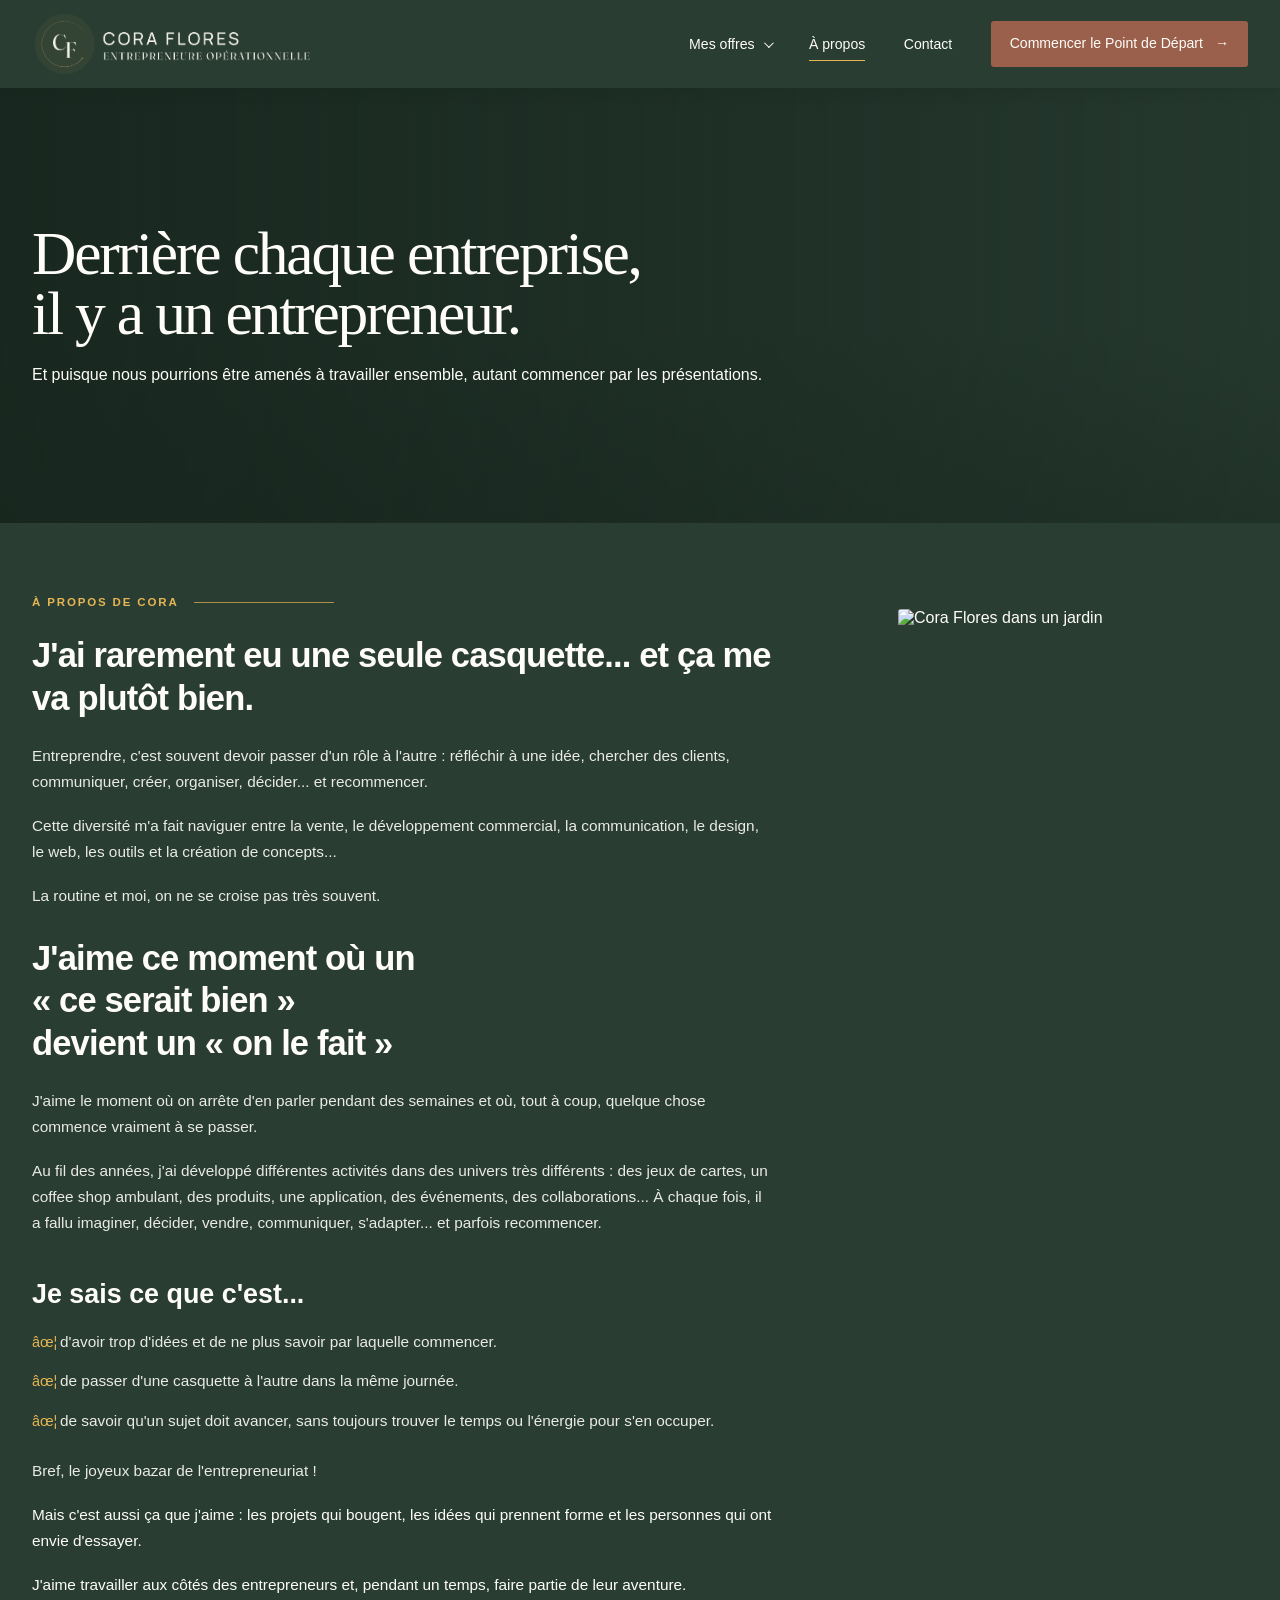
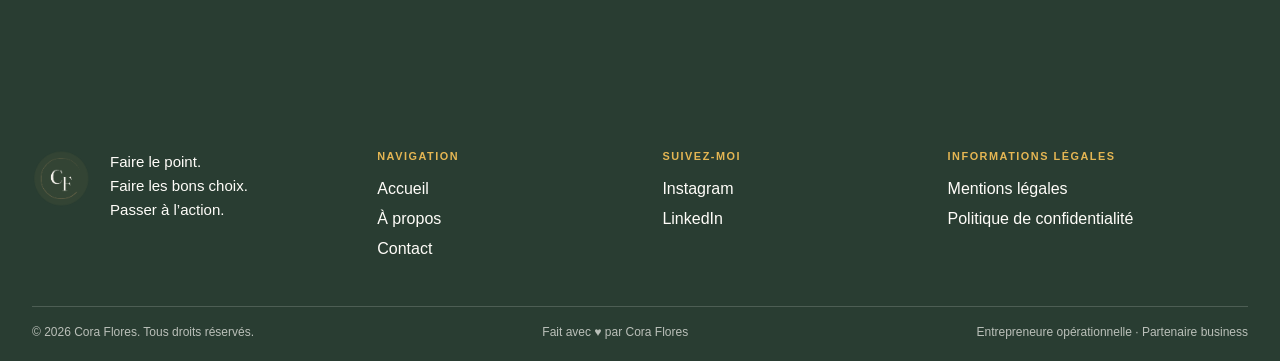
==== commit ee576fca: "Update index.html" ====
--- a/apropos/index.html
+++ b/apropos/index.html
@@ -108,7 +108,7 @@
     <footer class="site-footer">
       <div class="page-wrap site-footer__main site-footer__main--home">
         <div class="site-footer__brand">
-          <img src="/assets/LOGO_SIMPLE.png" alt="Monogramme Cora Flores" loading="lazy" />
+          <img src="/assets/images/logo-cf.png" alt="Monogramme Cora Flores" loading="lazy" />
           <p>Faire le point.<br />Faire les bons choix.<br />Passer à l’action.</p>
         </div>
         <div class="site-footer__column">
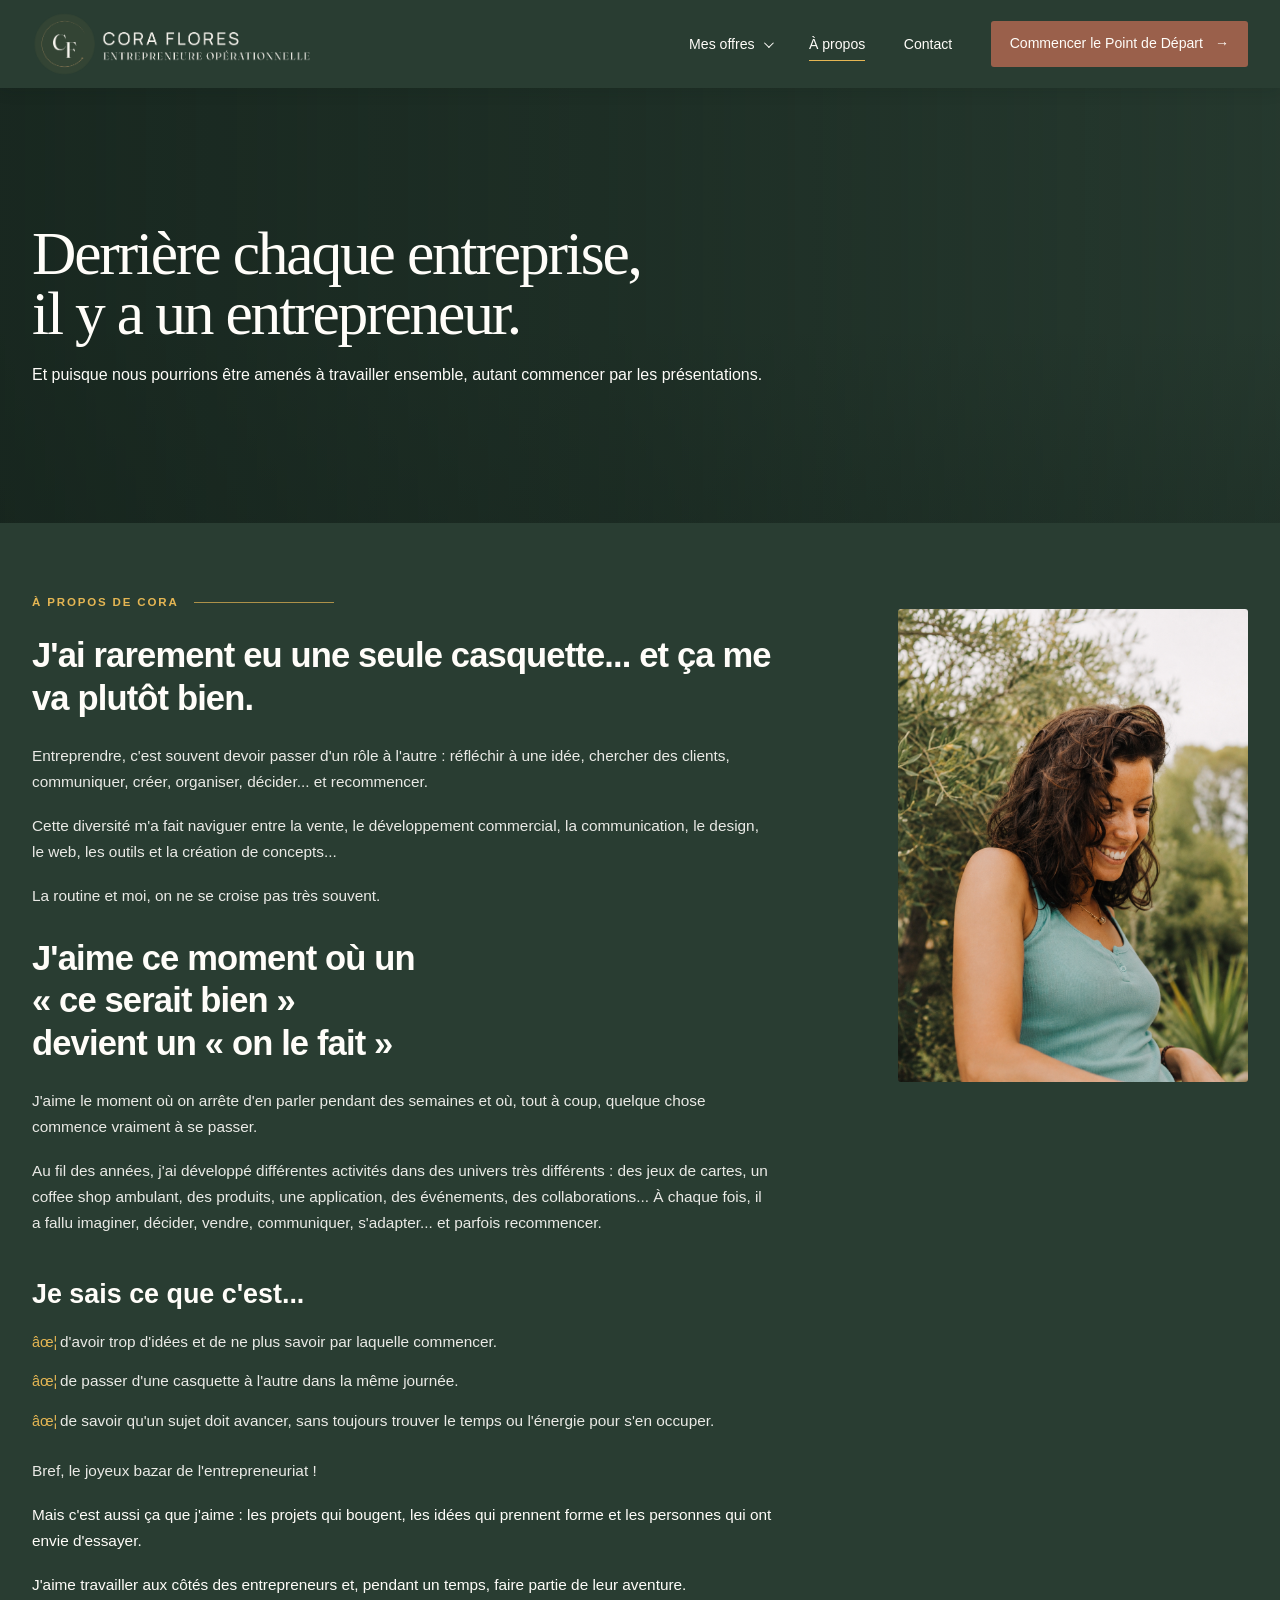
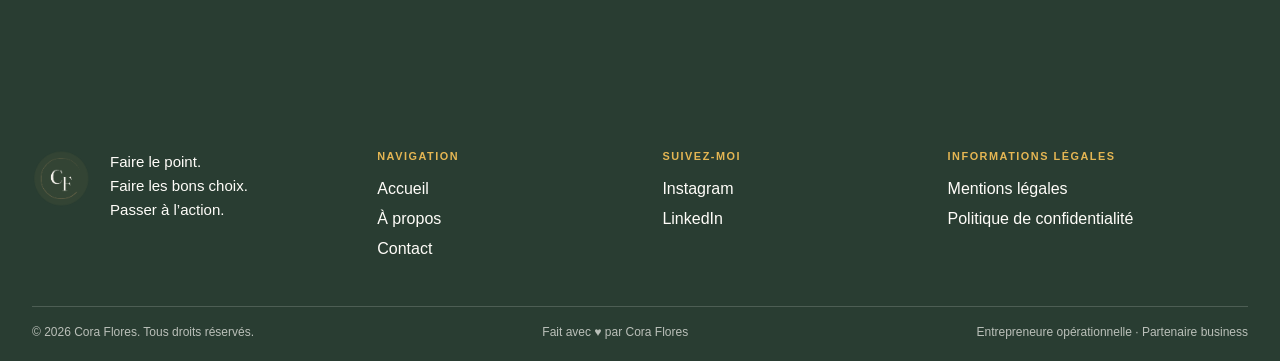
==== commit 94f60c73: "Update index.html" ====
--- a/apropos/index.html
+++ b/apropos/index.html
@@ -58,7 +58,7 @@
     <main id="contenu">
       <section class="hero about-hero" aria-labelledby="about-hero-title">
         <video class="hero__video" autoplay muted loop playsinline preload="metadata" poster="/assets/approche1.png" aria-hidden="true" tabindex="-1">
-          <source src="/assets/video-velo.mp4" type="video/mp4" />
+          <source src="/assets/videos/video-velo.mp4" type="video/mp4" />
         </video>
         <div class="hero__scrim"></div>
         <div class="hero__content page-wrap">
@@ -98,7 +98,7 @@
               </div>
             </div>
             <div class="about-story__visuals">
-              <img class="about-story__portrait" src="/assets/reference-home-portrait-cora.jpg" alt="Cora Flores dans un jardin" loading="lazy" />
+              <img class="about-story__portrait" src="/assets/images/cora.png" alt="Cora Flores" loading="lazy" />
             </div>
           </div>
         </div>
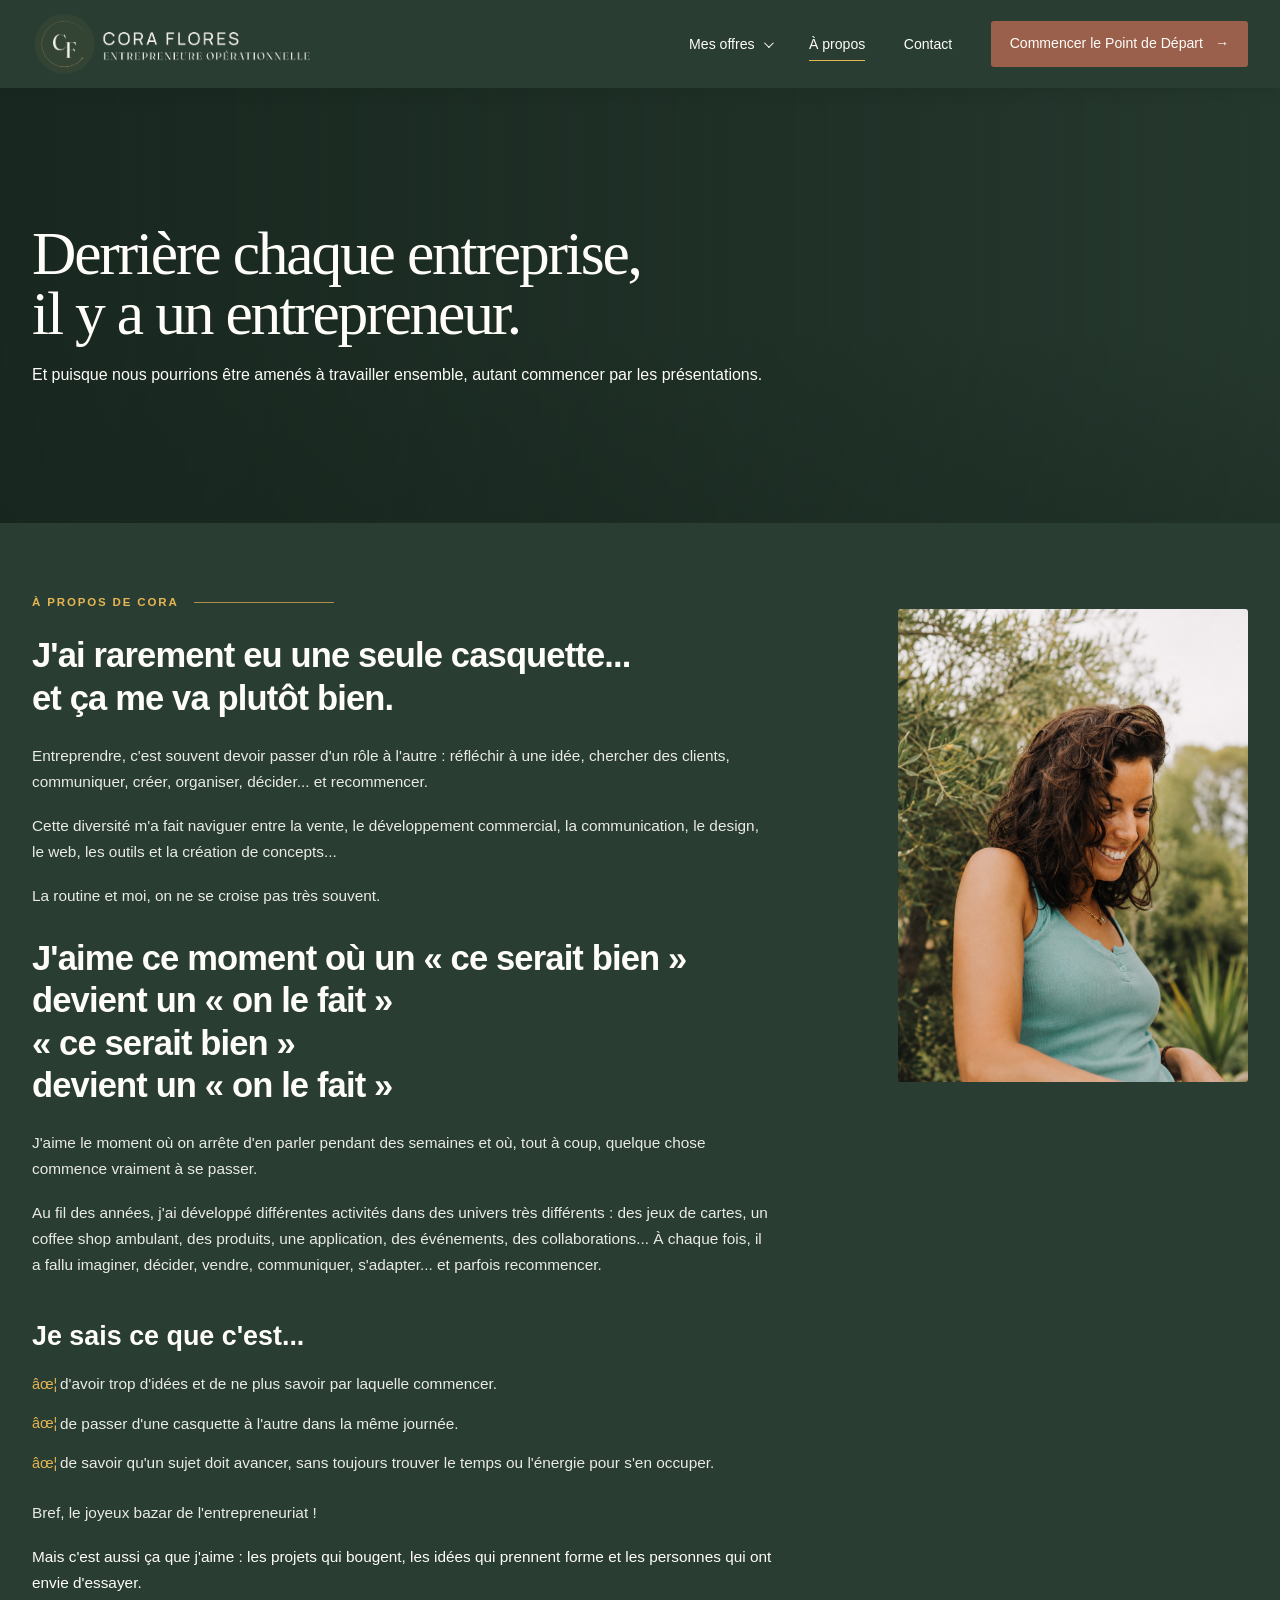
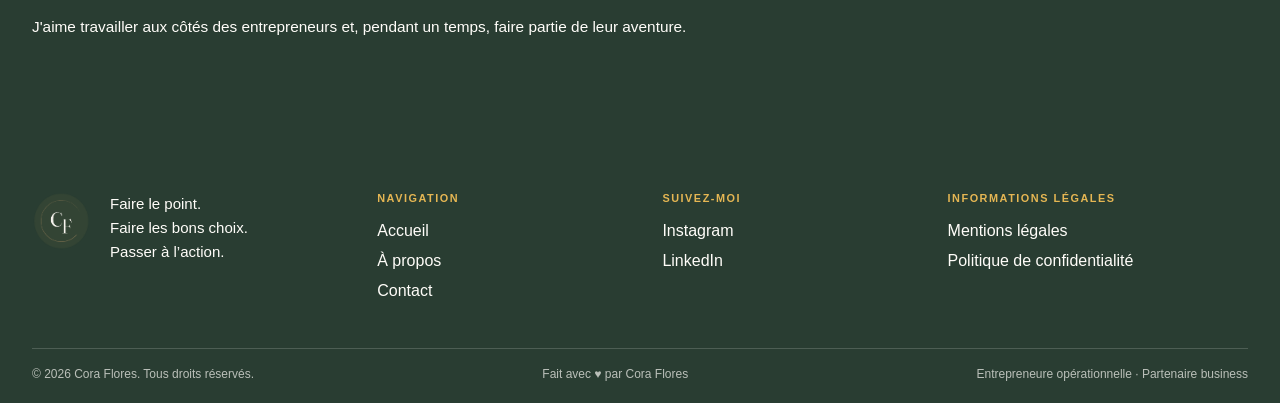
==== commit abad615c: "Update index.html" ====
--- a/apropos/index.html
+++ b/apropos/index.html
@@ -6,7 +6,7 @@
     <meta name="theme-color" content="#293d32" />
     <meta name="description" content="Et puisque nous pourrions être amenés à travailler ensemble, autant commencer par les présentations." />
     <title>À propos — Cora Flores</title>
-    <link rel="icon" type="image/png" href="/favicon/LOGO_SIMPLE.png" />
+<link rel="icon" type="image/png" href="/favicon/logo-fav-cf.png">
     <link rel="stylesheet" href="/styles.css?v=sticky-nav-social-2026-10-31" />
     <script src="/app.js?v=sticky-nav-offers-2026-10-31" defer></script>
   </head>
@@ -31,7 +31,7 @@
             </button>
             <div class="offers-menu__list" id="offers-menu-list" hidden>
               <article class="offers-menu-card offers-menu-card--mission">
-                <img src="/assets/mission-ponctuelle11.jpg" alt="" />
+                <img src="/assets/images/lesoutils.png" alt="" />
                 <div class="offers-menu-card__content">
                   <p class="offers-menu-card__eyebrow">Mission ponctuelle</p>
                   <p>Un besoin précis, une action ciblée. Vous savez ce qu'il faut mettre en place&nbsp;? Nous avançons directement sur le sujet.</p>
@@ -39,7 +39,7 @@
                 </div>
               </article>
               <article class="offers-menu-card offers-menu-card--collaboration">
-                <img src="/assets/pointdedepart-fond1.png" alt="" />
+                <img src="/assets/images/carnet2.png" alt="" />
                 <div class="offers-menu-card__content">
                   <p class="offers-menu-card__eyebrow">Collaboration</p>
                   <p>Prendre du recul, clarifier vos priorités et construire la suite pour faire avancer votre activité.</p>
@@ -72,13 +72,13 @@
           <div class="about-story__opening">
             <div class="about-story__copy">
               <p class="editorial-kicker editorial-kicker--gold">À propos de Cora</p>
-              <h2 class="about-story__title" id="about-page-title">J'ai rarement eu une seule casquette... et ça me va plutôt bien.</h2>
+              <h2 class="about-story__title" id="about-page-title">J'ai rarement eu une seule casquette...<br> et ça me va plutôt bien.</h2>
               <p>Entreprendre, c'est souvent devoir passer d'un rôle à l'autre : réfléchir à une idée, chercher des clients, communiquer, créer, organiser, décider... et recommencer.</p>
               <p>Cette diversité m'a fait naviguer entre la vente, le développement commercial, la communication, le design, le web, les outils et la création de concepts...</p>
               <p>La routine et moi, on ne se croise pas très souvent.</p>
               <div class="about-story__continuation">
                 <h2 class="about-story__title about-story__title--section">
-                  <span>J'aime ce moment où un</span>
+                  <span>J'aime ce moment où un « ce serait bien » devient un « on le fait »</span>
                   <span>« ce serait bien »</span>
                   <span>devient un « on le fait »</span>
                 </h2>
--- a/styles.css
+++ b/styles.css
@@ -104,7 +104,7 @@
 .what-we-do__copy > p:not(.editorial-kicker) { max-width: 700px; margin: 22px 0 0; color: rgba(255, 253, 249, 0.92); font-size: 0.94rem; font-weight: 400; line-height: 1.58; }
 .what-we-do__benefits { display: grid; gap: 9px; margin: 18px 0 0; padding: 0; list-style: none; }
 .what-we-do__benefits li { position: relative; padding-left: 25px; color: rgba(255, 253, 249, 0.94); font-size: 0.94rem; font-weight: 400; line-height: 1.55; }
-.what-we-do__benefits li::before { content: "âœ“"; position: absolute; left: 0; color: var(--gold); font-weight: 700; }
+.what-we-do__benefits li::before { content: "\2713"; position: absolute; left: 0; color: var(--gold); font-weight: 700; }
 .examples-title { margin: 72px 0 24px; color: var(--paper); font-family: var(--serif); font-size: clamp(1.45rem, 2vw, 1.85rem); font-weight: 500; }
 .examples-grid { display: grid; grid-template-columns: repeat(5, minmax(0, 1fr)); gap: 32px 16px; }
 .example-card { min-width: 0; display: grid; grid-template-columns: minmax(68px, 0.78fr) minmax(0, 1fr); align-items: center; gap: 12px; }
@@ -136,7 +136,7 @@
 .mission-examples > p { margin: 0 0 10px; }
 .mission-examples ul { display: grid; gap: 6px; margin: 0; padding: 0; list-style: none; }
 .mission-examples li { position: relative; padding-left: 22px; color: rgba(255, 253, 249, 0.9); font-size: 0.92rem; font-weight: 400; line-height: 1.4; }
-.mission-examples li::before { content: "âœ“"; position: absolute; left: 0; color: var(--gold); }
+.mission-examples li::before { content: "\2713"; position: absolute; left: 0; color: var(--gold); }
 .offer-card__collaboration-layout { display: grid; grid-template-columns: minmax(0, 1fr) minmax(150px, 0.43fr); gap: 18px; margin-top: 16px; }
 .offer-card__collaboration-copy { min-width: 0; }
 .offer-card__collaboration-image { width: 100%; height: 100%; min-height: 490px; object-fit: cover; object-position: center; }
@@ -241,8 +241,13 @@
 .about-teaser .button { margin-top: 12px; }
 
 .final-cta { background: var(--green); color: var(--paper); }
-.final-cta__layout { max-width: 1180px; display: grid; grid-template-columns: minmax(0, 1fr) minmax(0, 1fr); gap: clamp(44px, 6vw, 80px); align-items: center; }
-.final-cta__layout > div { text-align: center; }
+.final-cta__layout {
+  max-width: 1180px;
+  display: grid;
+  grid-template-columns: minmax(0, 1fr);
+  justify-items: center;
+  align-items: center;
+}
 .final-cta__layout .editorial-kicker, .final-cta__layout .section-title { margin-inline: auto; }
 .final-cta__layout .section-title { max-width: 670px; }
 .final-cta__intro { max-width: 680px; margin: 20px auto 0; color: rgba(255, 253, 249, 0.88); font-size: 0.94rem; font-weight: 400; line-height: 1.55; }
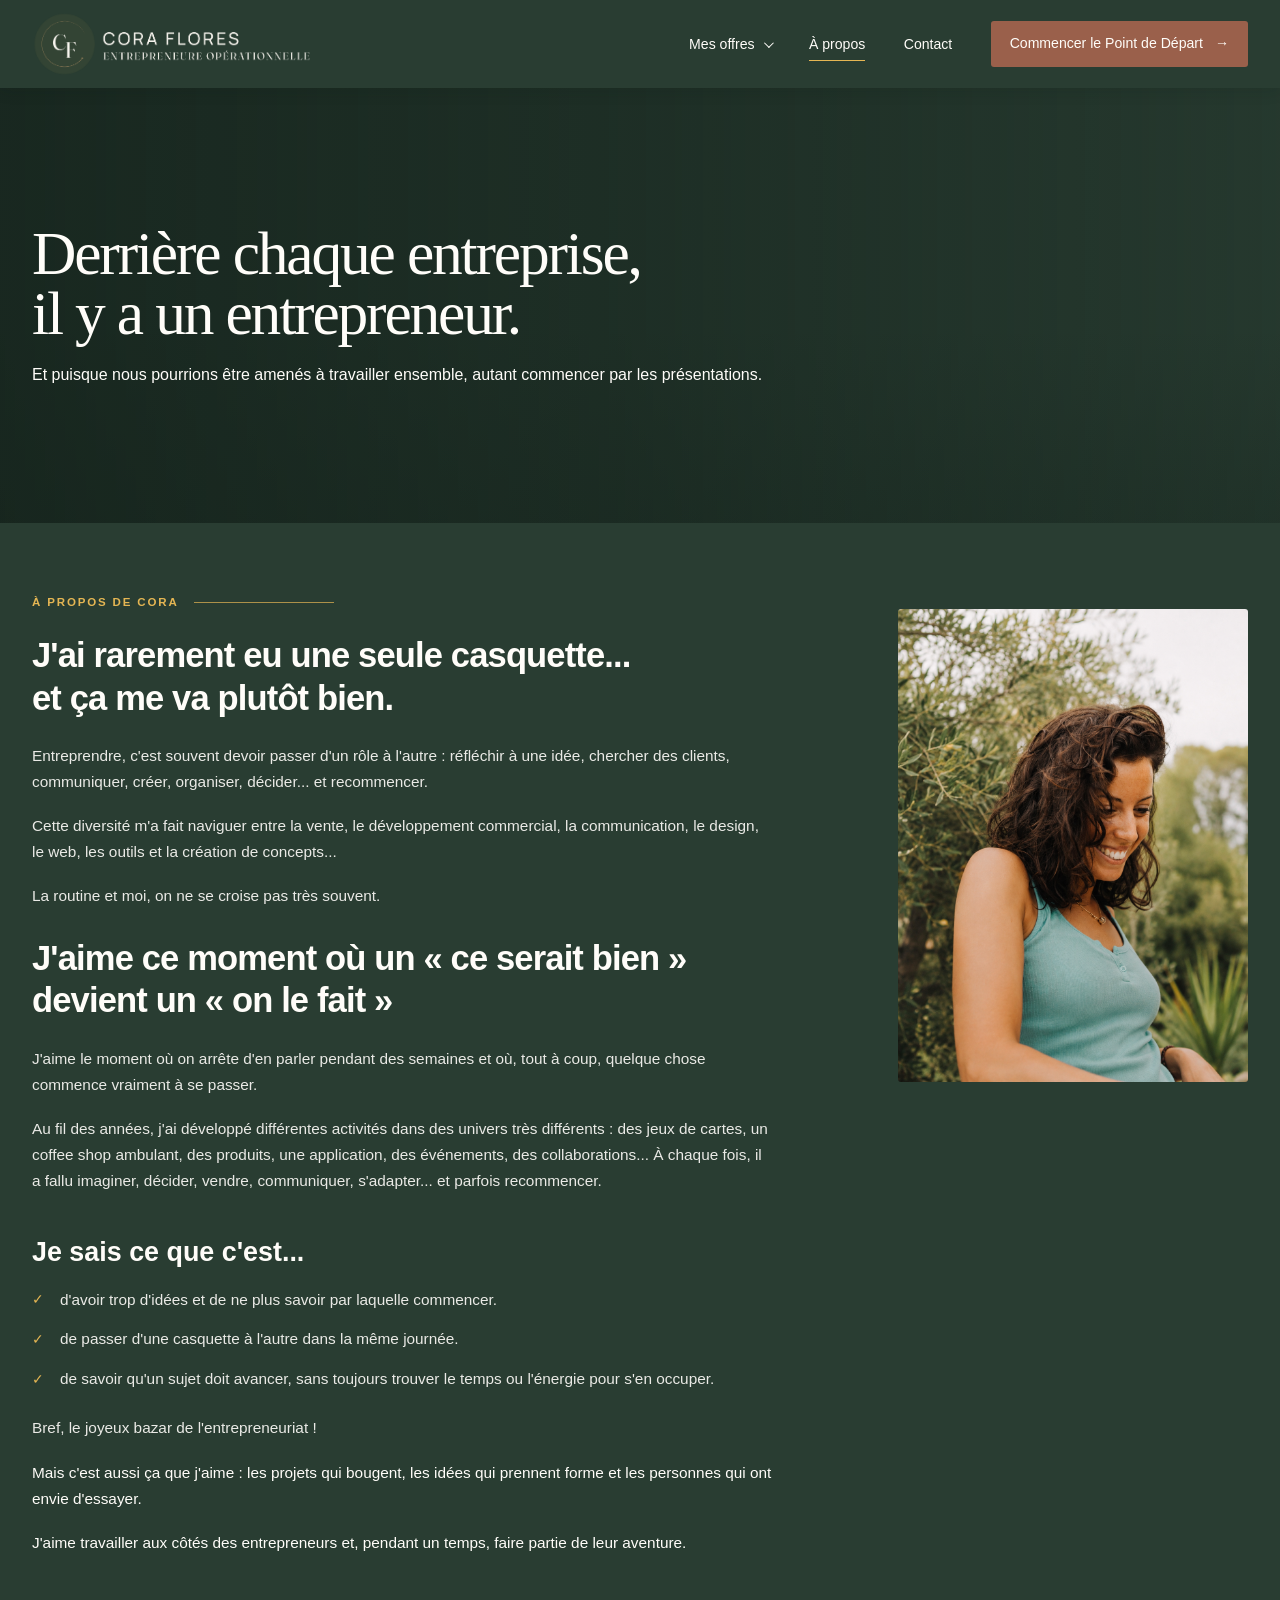
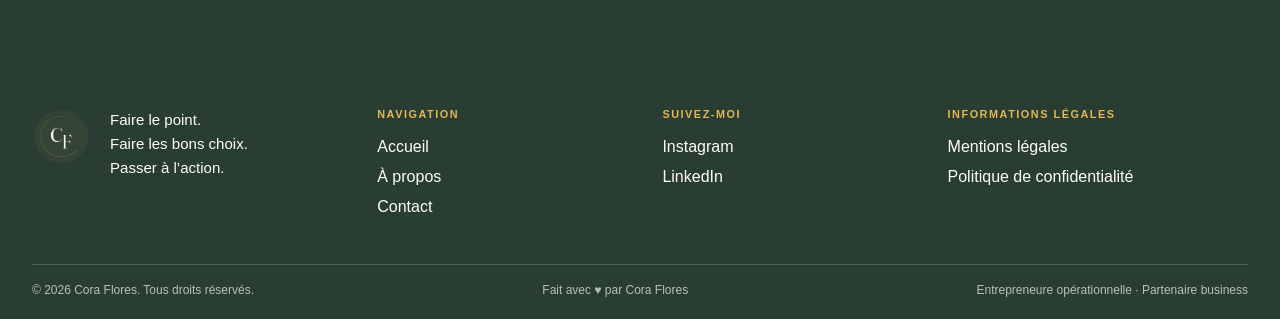
==== commit a8ddd7df: "Update index.html" ====
--- a/apropos/index.html
+++ b/apropos/index.html
@@ -78,9 +78,8 @@
               <p>La routine et moi, on ne se croise pas très souvent.</p>
               <div class="about-story__continuation">
                 <h2 class="about-story__title about-story__title--section">
-                  <span>J'aime ce moment où un « ce serait bien » devient un « on le fait »</span>
-                  <span>« ce serait bien »</span>
-                  <span>devient un « on le fait »</span>
+                  <span>J'aime ce moment où un « ce serait bien »<br> devient un « on le fait »</span>
+                  
                 </h2>
                 <p>J'aime le moment où on arrête d'en parler pendant des semaines et où, tout à coup, quelque chose commence vraiment à se passer.</p>
                 <p>Au fil des années, j'ai développé différentes activités dans des univers très différents : des jeux de cartes, un coffee shop ambulant, des produits, une application, des événements, des collaborations... À chaque fois, il a fallu imaginer, décider, vendre, communiquer, s'adapter... et parfois recommencer.</p>
--- a/styles.css
+++ b/styles.css
@@ -443,7 +443,7 @@
 .about-story__subheading { margin: 42px 0 18px; color: var(--paper); font-family: var(--sans); font-size: clamp(1.4rem, 2.1vw, 1.8rem); font-weight: 600; line-height: 1.25; }
 .about-story__list { display: grid; gap: 15px; margin: 0 0 24px; padding: 0; list-style: none; }
 .about-story__list li { position: relative; padding-left: 28px; color: rgba(255, 253, 249, 0.9); font-size: 0.96rem; font-weight: 400; line-height: 1.6; }
-.about-story__list li::before { content: "âœ¦"; position: absolute; top: 0.05em; left: 0; color: var(--gold); font-size: 0.9rem; }
+.about-story__list li::before { content: "\2713"; position: absolute; top: 0.05em; left: 0; color: var(--gold); font-size: 0.9rem; }
 .about-story__continuation > .about-story__emphasis { color: var(--paper); font-weight: 600; }
 
 .offers-menu__toggle.is-current::after, .offers-menu__toggle[aria-expanded="true"]::after { transform: scaleX(1); }
